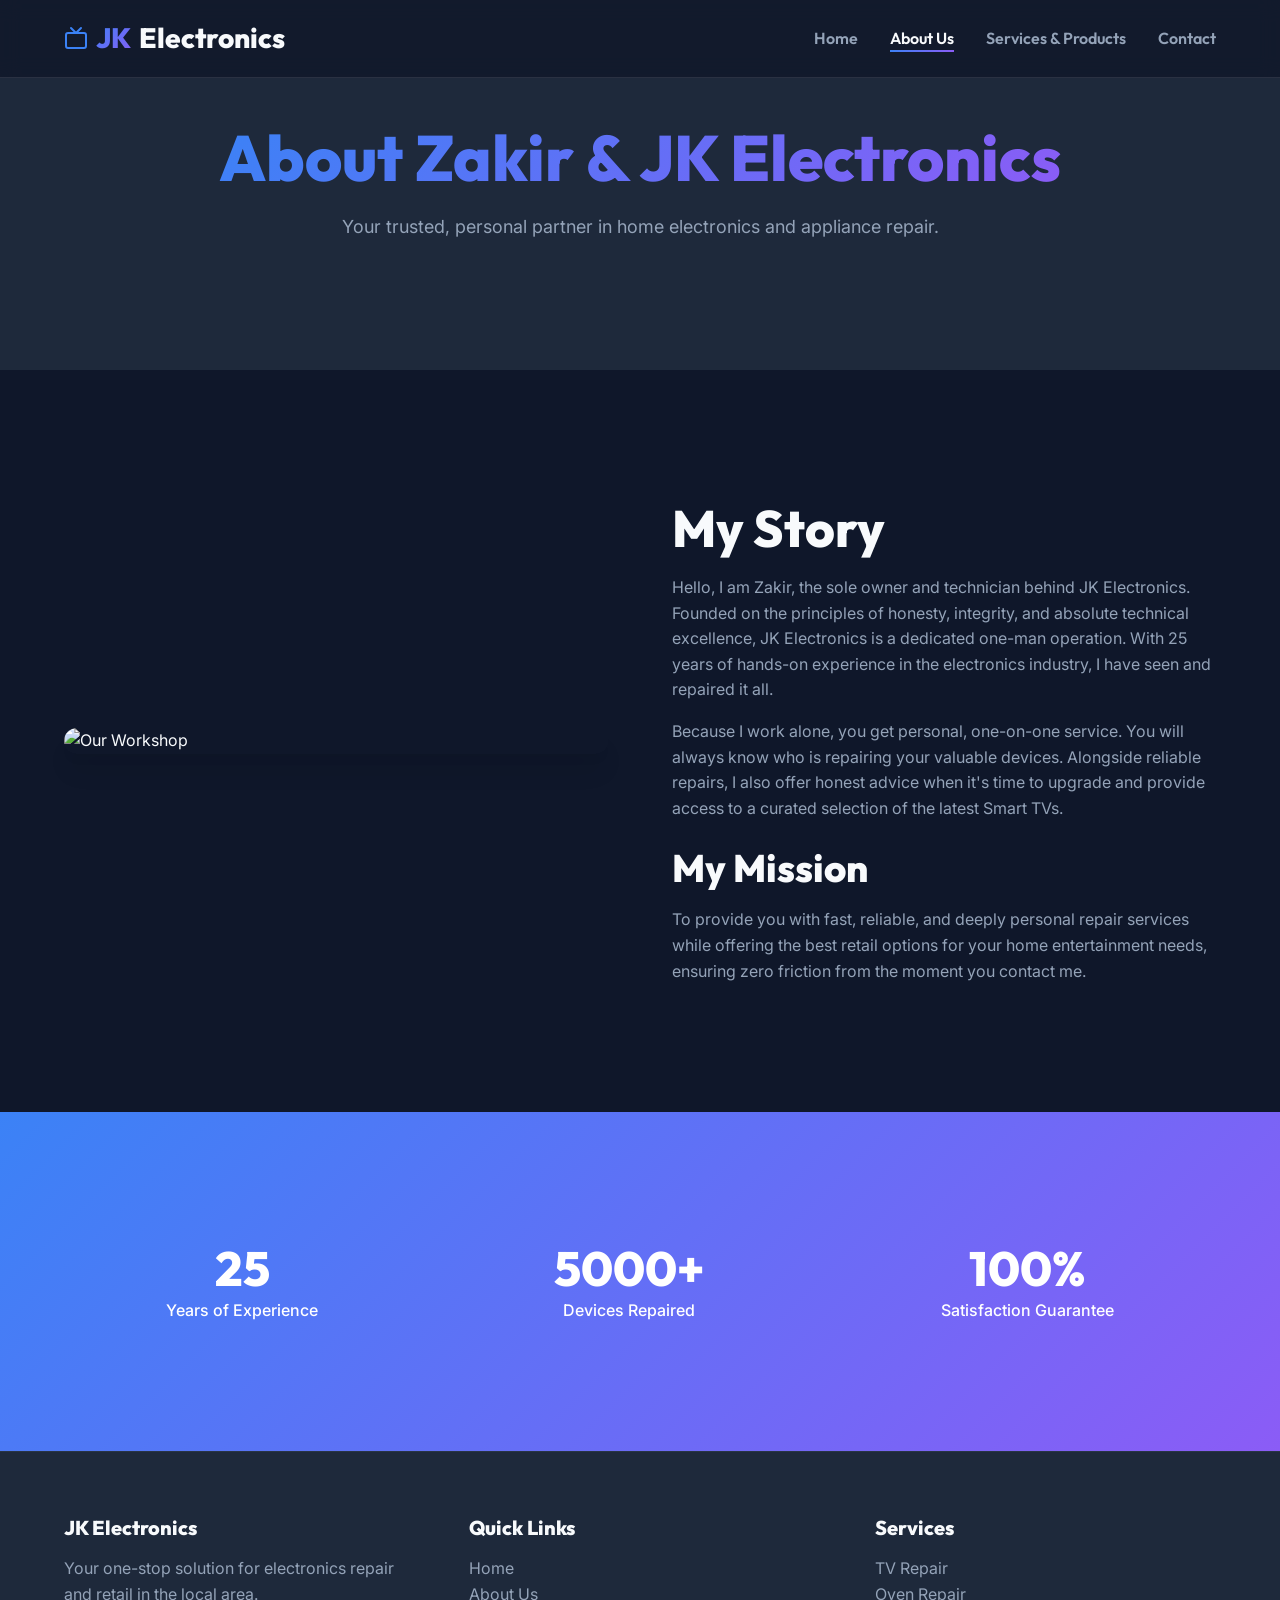
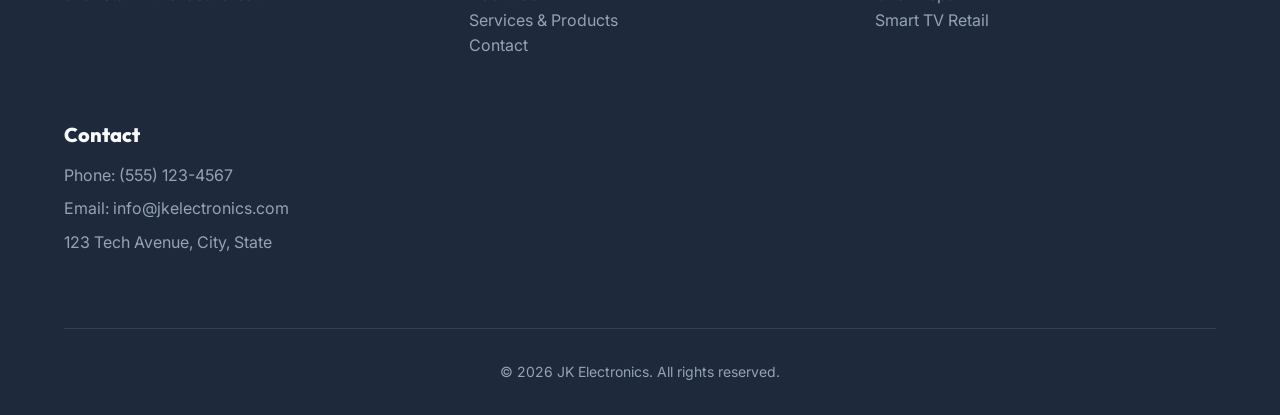
==== about.html @ 11df7a57 "Add files via upload" ====
<!DOCTYPE html>
<html lang="en">
<head>
    <meta charset="UTF-8">
    <meta name="viewport" content="width=device-width, initial-scale=1.0">
    <meta name="description" content="Learn about JK Electronics. With over a decade of experience, we provide trusted TV and appliance repair alongside premium Smart TV retail.">
    <title>About Us | JK Electronics</title>
    <link rel="stylesheet" href="styles.css">
    <script src="script.js" defer></script>
</head>
<body>

    <!-- Header / Nav -->
    <header class="header">
        <div class="container nav-container">
            <a href="index.html" class="logo">
                <svg width="24" height="24" viewBox="0 0 24 24" fill="none" stroke="currentColor" stroke-width="2" stroke-linecap="round" stroke-linejoin="round" style="color: var(--primary-color)"><rect x="2" y="7" width="20" height="15" rx="2" ry="2"></rect><polyline points="17 2 12 7 7 2"></polyline></svg>
                <span>JK</span> Electronics
            </a>
            
            <button class="mobile-menu-btn" aria-label="Toggle Menu" id="menu-toggle">
                ☰
            </button>

            <nav>
                <ul class="nav-links" id="nav-links">
                    <li><a href="index.html">Home</a></li>
                    <li><a href="about.html" class="active">About Us</a></li>
                    <li><a href="services.html">Services & Products</a></li>
                    <li><a href="contact.html">Contact</a></li>
                </ul>
            </nav>
        </div>
    </header>

    <!-- Page Header -->
    <section class="section" style="background: var(--bg-surface); padding-top: 120px;">
        <div class="container" style="text-align: center;">
            <h1 class="section-title">About Zakir & JK Electronics</h1>
            <p class="section-subtitle">Your trusted, personal partner in home electronics and appliance repair.</p>
        </div>
    </section>

    <!-- Main Content -->
    <section class="section">
        <div class="container">
            <div style="display: flex; flex-wrap: wrap; gap: var(--spacing-lg); align-items: center;">
                <div style="flex: 1; min-width: 300px;">
                    <img src="assets/images/appliance_repair.png" alt="Our Workshop" style="border-radius: var(--radius-lg); box-shadow: var(--shadow-lg);">
                </div>
                <div style="flex: 1; min-width: 300px;">
                    <h2>My Story</h2>
                    <p style="color: var(--text-secondary); margin: 1rem 0;">Hello, I am Zakir, the sole owner and technician behind JK Electronics. Founded on the principles of honesty, integrity, and absolute technical excellence, JK Electronics is a dedicated one-man operation. With 25 years of hands-on experience in the electronics industry, I have seen and repaired it all.</p>
                    <p style="color: var(--text-secondary); margin-bottom: 1.5rem;">Because I work alone, you get personal, one-on-one service. You will always know who is repairing your valuable devices. Alongside reliable repairs, I also offer honest advice when it's time to upgrade and provide access to a curated selection of the latest Smart TVs.</p>
                    
                    <h3>My Mission</h3>
                    <p style="color: var(--text-secondary); margin-top: 1rem;">To provide you with fast, reliable, and deeply personal repair services while offering the best retail options for your home entertainment needs, ensuring zero friction from the moment you contact me.</p>
                </div>
            </div>
        </div>
    </section>

    <!-- Stats / Trust Factors -->
    <section class="section" style="background: var(--gradient-primary); text-align: center; color: white;">
        <div class="container">
            <div style="display: flex; flex-wrap: wrap; justify-content: space-around; gap: var(--spacing-md);">
                <div>
                    <h2 style="font-size: 3rem; margin-bottom: 0;">25</h2>
                    <p style="font-weight: 500;">Years of Experience</p>
                </div>
                <div>
                    <h2 style="font-size: 3rem; margin-bottom: 0;">5000+</h2>
                    <p style="font-weight: 500;">Devices Repaired</p>
                </div>
                <div>
                    <h2 style="font-size: 3rem; margin-bottom: 0;">100%</h2>
                    <p style="font-weight: 500;">Satisfaction Guarantee</p>
                </div>
            </div>
        </div>
    </section>

    <!-- Footer -->
    <footer class="footer">
        <div class="container">
            <div class="footer-grid">
                <div class="footer-col">
                    <h4>JK Electronics</h4>
                    <p>Your one-stop solution for electronics repair and retail in the local area.</p>
                </div>
                <div class="footer-col">
                    <h4>Quick Links</h4>
                    <ul>
                        <li><a href="index.html">Home</a></li>
                        <li><a href="about.html">About Us</a></li>
                        <li><a href="services.html">Services & Products</a></li>
                        <li><a href="contact.html">Contact</a></li>
                    </ul>
                </div>
                <div class="footer-col">
                    <h4>Services</h4>
                    <ul>
                        <li><a href="services.html#repairs">TV Repair</a></li>
                        <li><a href="services.html#repairs">Oven Repair</a></li>
                        <li><a href="services.html#products">Smart TV Retail</a></li>
                    </ul>
                </div>
                <div class="footer-col">
                    <h4>Contact</h4>
                    <p>Phone: (555) 123-4567</p>
                    <p>Email: info@jkelectronics.com</p>
                    <p>123 Tech Avenue, City, State</p>
                </div>
            </div>
            <div class="footer-bottom">
                <p>&copy; 2026 JK Electronics. All rights reserved.</p>
            </div>
        </div>
    </footer>

</body>
</html>
---- styles.css ----
@import url('https://fonts.googleapis.com/css2?family=Outfit:wght@300;400;600;800&family=Inter:wght@400;500;600&display=swap');

:root {
  /* Colors - Modern, Bold, Colorful */
  --bg-color: #0f172a;
  --bg-surface: #1e293b;
  --bg-surface-light: #334155;
  --text-primary: #f8fafc;
  --text-secondary: #94a3b8;
  
  --primary-color: #3b82f6; /* Bold Blue */
  --primary-hover: #2563eb;
  --secondary-color: #ec4899; /* Vibrant Pink */
  --secondary-hover: #db2777;
  --accent-color: #10b981; /* Emerald Green for success/trust */
  
  --gradient-primary: linear-gradient(135deg, #3b82f6, #8b5cf6);
  --gradient-secondary: linear-gradient(135deg, #ec4899, #f43f5e);

  /* Typography */
  --font-display: 'Outfit', sans-serif;
  --font-body: 'Inter', sans-serif;

  /* Spacing */
  --spacing-xs: 0.5rem;
  --spacing-sm: 1rem;
  --spacing-md: 2rem;
  --spacing-lg: 4rem;
  --spacing-xl: 8rem;

  /* Border Radius & Shadows */
  --radius-sm: 0.5rem;
  --radius-md: 1rem;
  --radius-lg: 1.5rem;
  --radius-full: 9999px;
  
  --shadow-sm: 0 4px 6px -1px rgba(0, 0, 0, 0.1), 0 2px 4px -1px rgba(0, 0, 0, 0.06);
  --shadow-md: 0 10px 15px -3px rgba(0, 0, 0, 0.1), 0 4px 6px -2px rgba(0, 0, 0, 0.05);
  --shadow-lg: 0 20px 25px -5px rgba(0, 0, 0, 0.1), 0 10px 10px -5px rgba(0, 0, 0, 0.04);
  --shadow-glow: 0 0 20px rgba(59, 130, 246, 0.5);
  
  /* Transitions */
  --transition-fast: 0.2s ease-in-out;
  --transition-normal: 0.3s ease-in-out;
}

* {
  margin: 0;
  padding: 0;
  box-sizing: border-box;
}

html {
  scroll-behavior: smooth;
}

body {
  font-family: var(--font-body);
  background-color: var(--bg-color);
  color: var(--text-primary);
  line-height: 1.6;
  overflow-x: hidden;
}

h1, h2, h3, h4, h5, h6 {
  font-family: var(--font-display);
  font-weight: 800;
  line-height: 1.2;
}

h1 { font-size: clamp(2.5rem, 5vw, 4.5rem); }
h2 { font-size: clamp(2rem, 4vw, 3.5rem); }
h3 { font-size: clamp(1.5rem, 3vw, 2.5rem); }

a {
  text-decoration: none;
  color: inherit;
  transition: color var(--transition-fast);
}

ul {
  list-style: none;
}

img {
  max-width: 100%;
  height: auto;
  display: block;
}

/* --- Layout --- */
.container {
  width: 90%;
  max-width: 1280px;
  margin: 0 auto;
}

.section {
  padding: var(--spacing-xl) 0;
}

.section-header {
  text-align: center;
  margin-bottom: var(--spacing-lg);
}

.section-title {
  background: var(--gradient-primary);
  -webkit-background-clip: text;
  -webkit-text-fill-color: transparent;
  display: inline-block;
  margin-bottom: var(--spacing-sm);
}

.section-subtitle {
  color: var(--text-secondary);
  font-size: 1.125rem;
  max-width: 600px;
  margin: 0 auto;
}

/* --- Buttons --- */
.btn {
  display: inline-block;
  padding: 1rem 2rem;
  border-radius: var(--radius-full);
  font-family: var(--font-display);
  font-weight: 600;
  font-size: 1.125rem;
  text-align: center;
  cursor: pointer;
  transition: all var(--transition-fast);
  border: none;
  outline: none;
}

.btn-primary {
  background: var(--gradient-primary);
  color: white;
  box-shadow: var(--shadow-md);
}

.btn-primary:hover {
  transform: translateY(-2px);
  box-shadow: var(--shadow-glow);
}

.btn-secondary {
  background: var(--gradient-secondary);
  color: white;
  box-shadow: var(--shadow-md);
}

.btn-secondary:hover {
  transform: translateY(-2px);
  box-shadow: 0 0 20px rgba(236, 72, 153, 0.5);
}

.btn-outline {
  background: transparent;
  border: 2px solid var(--text-primary);
  color: var(--text-primary);
}

.btn-outline:hover {
  background: var(--text-primary);
  color: var(--bg-color);
}

/* --- Header / Nav --- */
.header {
  position: fixed;
  top: 0;
  left: 0;
  width: 100%;
  padding: var(--spacing-sm) 0;
  background: rgba(15, 23, 42, 0.8);
  backdrop-filter: blur(10px);
  z-index: 1000;
  border-bottom: 1px solid rgba(255, 255, 255, 0.1);
  transition: background var(--transition-fast);
}

.nav-container {
  display: flex;
  justify-content: space-between;
  align-items: center;
}

.logo {
  font-family: var(--font-display);
  font-size: 1.75rem;
  font-weight: 800;
  color: var(--text-primary);
  display: flex;
  align-items: center;
  gap: 0.5rem;
}

.logo span {
  background: var(--gradient-primary);
  -webkit-background-clip: text;
  -webkit-text-fill-color: transparent;
}

.nav-links {
  display: flex;
  gap: var(--spacing-md);
}

.nav-links a {
  font-family: var(--font-display);
  font-weight: 600;
  color: var(--text-secondary);
  position: relative;
}

.nav-links a:hover,
.nav-links a.active {
  color: var(--text-primary);
}

.nav-links a::after {
  content: '';
  position: absolute;
  bottom: -4px;
  left: 0;
  width: 0;
  height: 2px;
  background: var(--gradient-primary);
  transition: width var(--transition-fast);
}

.nav-links a:hover::after,
.nav-links a.active::after {
  width: 100%;
}

.mobile-menu-btn {
  display: none;
  background: none;
  border: none;
  color: var(--text-primary);
  font-size: 1.5rem;
  cursor: pointer;
}

/* --- Footer --- */
.footer {
  background: var(--bg-surface);
  padding: var(--spacing-lg) 0 var(--spacing-md);
  border-top: 1px solid rgba(255, 255, 255, 0.05);
}

.footer-grid {
  display: grid;
  grid-template-columns: repeat(auto-fit, minmax(250px, 1fr));
  gap: var(--spacing-lg);
  margin-bottom: var(--spacing-lg);
}

.footer-col h4 {
  font-size: 1.25rem;
  margin-bottom: var(--spacing-sm);
  color: var(--text-primary);
}

.footer-col p, .footer-col ul li a {
  color: var(--text-secondary);
  margin-bottom: 0.5rem;
}

.footer-col ul li a:hover {
  color: var(--primary-color);
}

.footer-bottom {
  text-align: center;
  padding-top: var(--spacing-md);
  border-top: 1px solid rgba(255, 255, 255, 0.1);
  color: var(--text-secondary);
  font-size: 0.875rem;
}

/* --- Cards --- */
.card {
  background: var(--bg-surface);
  border-radius: var(--radius-lg);
  padding: var(--spacing-md);
  border: 1px solid rgba(255, 255, 255, 0.05);
  transition: transform var(--transition-fast), box-shadow var(--transition-fast);
}

.card:hover {
  transform: translateY(-5px);
  box-shadow: var(--shadow-lg);
  border-color: rgba(59, 130, 246, 0.3);
}

.card-img {
  width: 100%;
  height: 200px;
  object-fit: cover;
  border-radius: var(--radius-md);
  margin-bottom: var(--spacing-sm);
}

.card-title {
  font-size: 1.25rem;
  margin-bottom: 0.5rem;
}

.card-desc {
  color: var(--text-secondary);
  font-size: 0.9rem;
  margin-bottom: 1rem;
}

/* --- Hero Section --- */
.hero {
  min-height: 100vh;
  display: flex;
  align-items: center;
  position: relative;
  overflow: hidden;
  padding-top: 80px; /* Offset for header */
}

.hero-bg {
  position: absolute;
  top: 0;
  left: 0;
  width: 100%;
  height: 100%;
  z-index: -1;
}

.hero-bg::after {
  content: '';
  position: absolute;
  top: 0;
  left: 0;
  width: 100%;
  height: 100%;
  background: linear-gradient(to right, var(--bg-color) 0%, rgba(15, 23, 42, 0.8) 50%, rgba(15, 23, 42, 0.4) 100%);
}

.hero-bg img {
  width: 100%;
  height: 100%;
  object-fit: cover;
}

.hero-content {
  max-width: 600px;
}

.hero-subtitle {
  color: var(--accent-color);
  font-weight: 600;
  letter-spacing: 2px;
  text-transform: uppercase;
  margin-bottom: 1rem;
  display: inline-block;
}

.hero-title {
  margin-bottom: 1.5rem;
}

.hero-desc {
  font-size: 1.125rem;
  color: var(--text-secondary);
  margin-bottom: 2rem;
}

.hero-cta {
  display: flex;
  gap: 1rem;
  flex-wrap: wrap;
}

/* --- Forms --- */
.form-group {
  margin-bottom: 1.5rem;
}

.form-label {
  display: block;
  margin-bottom: 0.5rem;
  font-weight: 500;
  color: var(--text-primary);
}

.form-control {
  width: 100%;
  padding: 1rem;
  background: var(--bg-surface-light);
  border: 1px solid rgba(255, 255, 255, 0.1);
  border-radius: var(--radius-sm);
  color: var(--text-primary);
  font-family: var(--font-body);
  font-size: 1rem;
  transition: border-color var(--transition-fast), box-shadow var(--transition-fast);
}

.form-control:focus {
  outline: none;
  border-color: var(--primary-color);
  box-shadow: 0 0 0 3px rgba(59, 130, 246, 0.2);
}

textarea.form-control {
  resize: vertical;
  min-height: 120px;
}

/* Animations */
@keyframes fadeIn {
  from { opacity: 0; transform: translateY(20px); }
  to { opacity: 1; transform: translateY(0); }
}

.animate-fade-in {
  animation: fadeIn 0.8s ease-out forwards;
}

/* --- Responsive --- */
@media (max-width: 768px) {
  .nav-links {
    display: none; /* Hide for mobile initially */
    position: absolute;
    top: 100%;
    left: 0;
    width: 100%;
    background: var(--bg-surface);
    flex-direction: column;
    padding: var(--spacing-md);
    gap: var(--spacing-sm);
    border-bottom: 1px solid rgba(255,255,255,0.1);
  }
  
  .nav-links.active {
    display: flex;
  }

  .mobile-menu-btn {
    display: block;
  }

  .hero-content {
    text-align: center;
    margin: 0 auto;
  }

  .hero-bg::after {
    background: linear-gradient(to bottom, rgba(15, 23, 42, 0.8) 0%, rgba(15, 23, 42, 0.9) 100%);
  }

  .hero-cta {
    justify-content: center;
  }
}
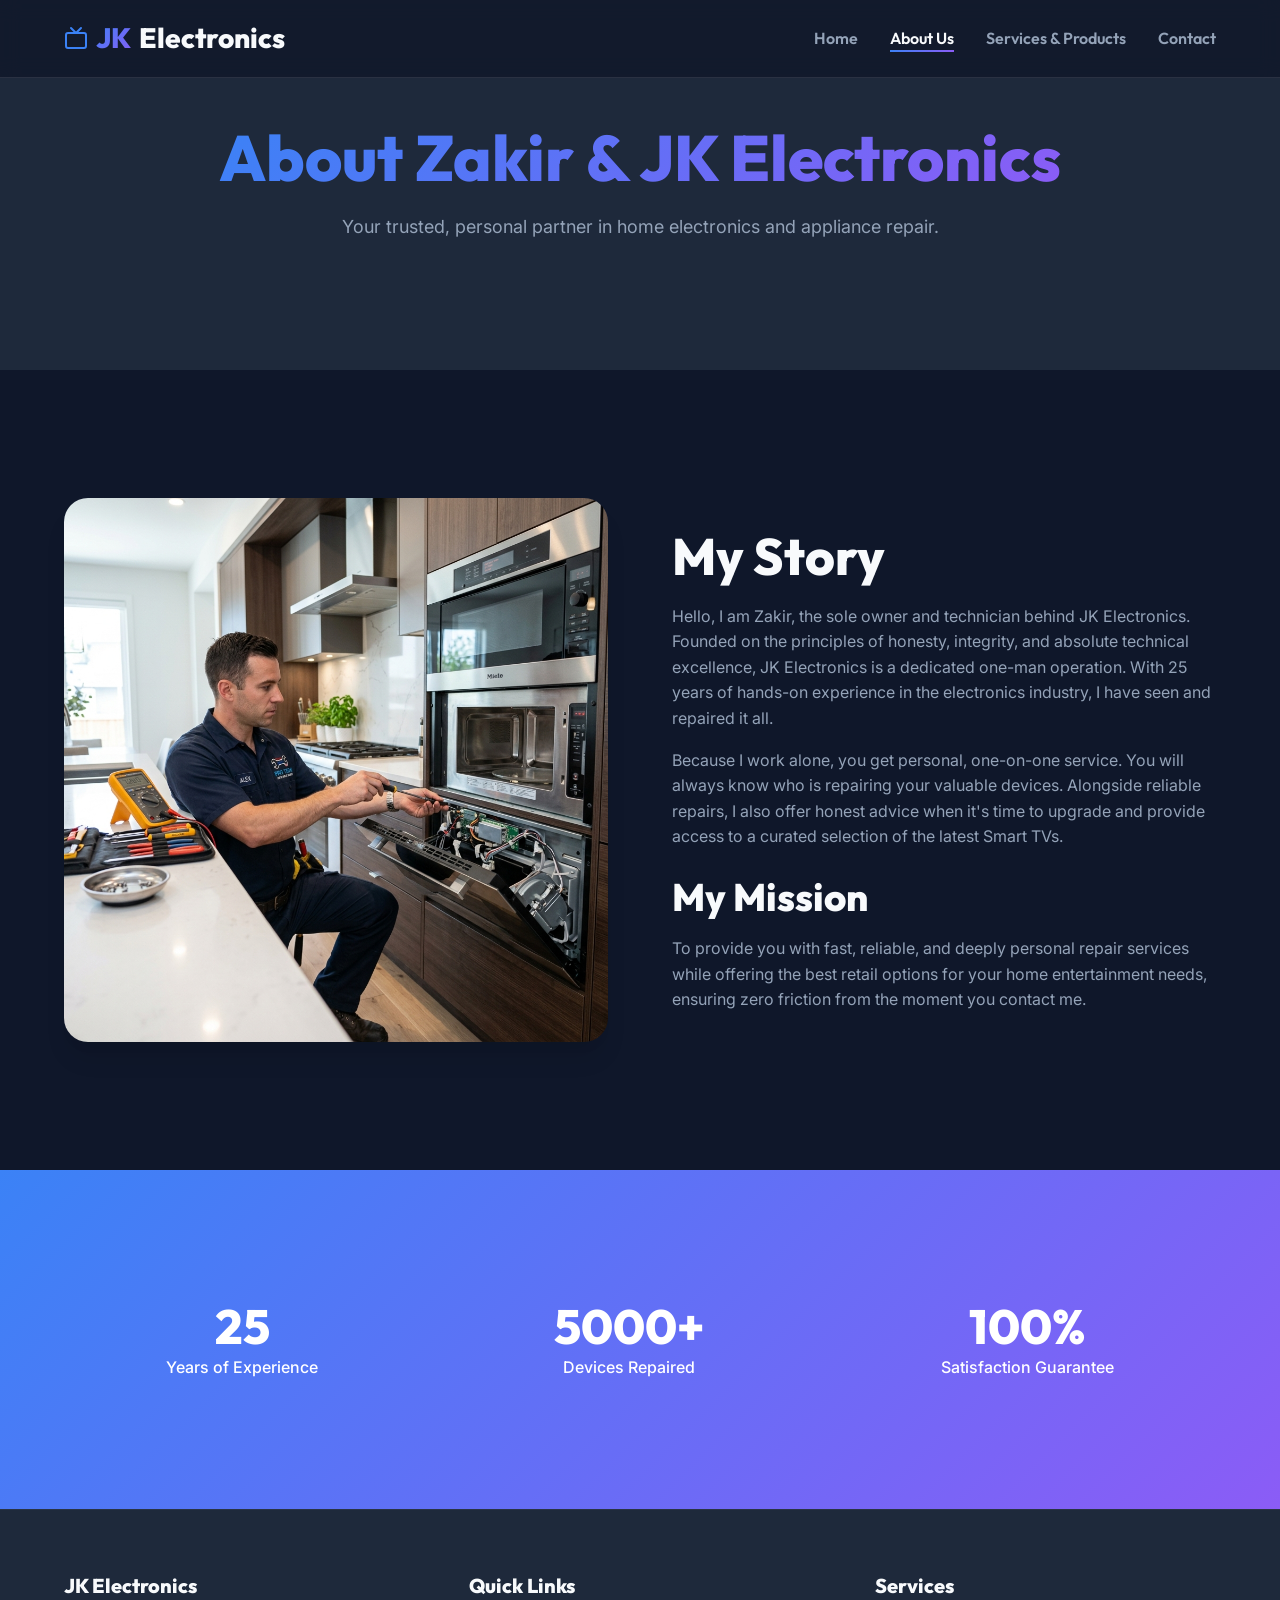
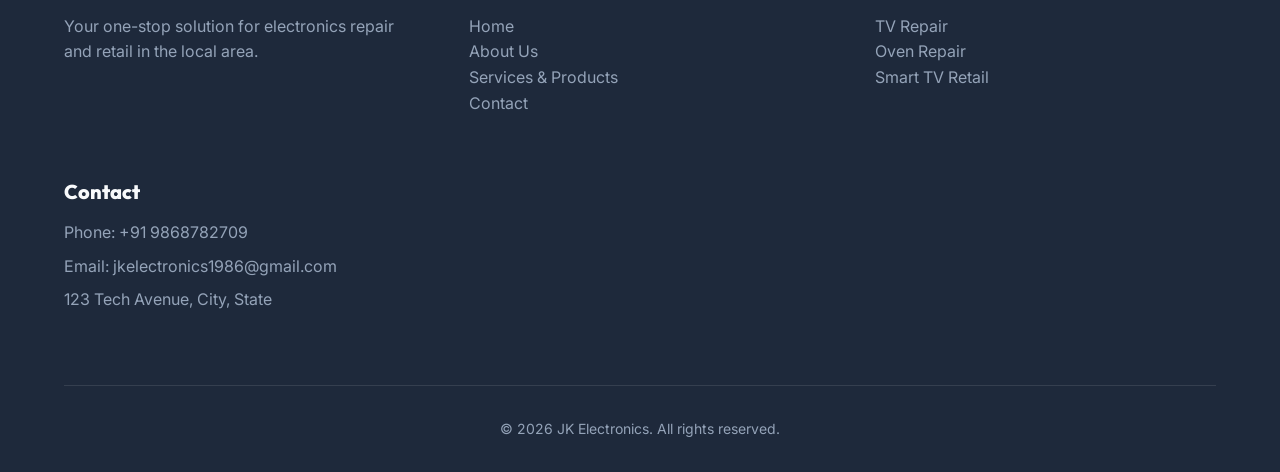
==== commit ad12c3aa: "Add files via upload" ====
--- a/about.html
+++ b/about.html
@@ -1,23 +1,30 @@
 <!DOCTYPE html>
 <html lang="en">
+
 <head>
     <meta charset="UTF-8">
     <meta name="viewport" content="width=device-width, initial-scale=1.0">
-    <meta name="description" content="Learn about JK Electronics. With over a decade of experience, we provide trusted TV and appliance repair alongside premium Smart TV retail.">
+    <meta name="description"
+        content="Learn about JK Electronics. With over a decade of experience, we provide trusted TV and appliance repair alongside premium Smart TV retail.">
     <title>About Us | JK Electronics</title>
     <link rel="stylesheet" href="styles.css">
     <script src="script.js" defer></script>
 </head>
+
 <body>
 
     <!-- Header / Nav -->
     <header class="header">
         <div class="container nav-container">
             <a href="index.html" class="logo">
-                <svg width="24" height="24" viewBox="0 0 24 24" fill="none" stroke="currentColor" stroke-width="2" stroke-linecap="round" stroke-linejoin="round" style="color: var(--primary-color)"><rect x="2" y="7" width="20" height="15" rx="2" ry="2"></rect><polyline points="17 2 12 7 7 2"></polyline></svg>
+                <svg width="24" height="24" viewBox="0 0 24 24" fill="none" stroke="currentColor" stroke-width="2"
+                    stroke-linecap="round" stroke-linejoin="round" style="color: var(--primary-color)">
+                    <rect x="2" y="7" width="20" height="15" rx="2" ry="2"></rect>
+                    <polyline points="17 2 12 7 7 2"></polyline>
+                </svg>
                 <span>JK</span> Electronics
             </a>
-            
+
             <button class="mobile-menu-btn" aria-label="Toggle Menu" id="menu-toggle">
                 ☰
             </button>
@@ -46,15 +53,24 @@
         <div class="container">
             <div style="display: flex; flex-wrap: wrap; gap: var(--spacing-lg); align-items: center;">
                 <div style="flex: 1; min-width: 300px;">
-                    <img src="assets/images/appliance_repair.png" alt="Our Workshop" style="border-radius: var(--radius-lg); box-shadow: var(--shadow-lg);">
+                    <img src="assets/images/appliance_repair.png" alt="Our Workshop"
+                        style="border-radius: var(--radius-lg); box-shadow: var(--shadow-lg);">
                 </div>
                 <div style="flex: 1; min-width: 300px;">
                     <h2>My Story</h2>
-                    <p style="color: var(--text-secondary); margin: 1rem 0;">Hello, I am Zakir, the sole owner and technician behind JK Electronics. Founded on the principles of honesty, integrity, and absolute technical excellence, JK Electronics is a dedicated one-man operation. With 25 years of hands-on experience in the electronics industry, I have seen and repaired it all.</p>
-                    <p style="color: var(--text-secondary); margin-bottom: 1.5rem;">Because I work alone, you get personal, one-on-one service. You will always know who is repairing your valuable devices. Alongside reliable repairs, I also offer honest advice when it's time to upgrade and provide access to a curated selection of the latest Smart TVs.</p>
-                    
+                    <p style="color: var(--text-secondary); margin: 1rem 0;">Hello, I am Zakir, the sole owner and
+                        technician behind JK Electronics. Founded on the principles of honesty, integrity, and absolute
+                        technical excellence, JK Electronics is a dedicated one-man operation. With 25 years of hands-on
+                        experience in the electronics industry, I have seen and repaired it all.</p>
+                    <p style="color: var(--text-secondary); margin-bottom: 1.5rem;">Because I work alone, you get
+                        personal, one-on-one service. You will always know who is repairing your valuable devices.
+                        Alongside reliable repairs, I also offer honest advice when it's time to upgrade and provide
+                        access to a curated selection of the latest Smart TVs.</p>
+
                     <h3>My Mission</h3>
-                    <p style="color: var(--text-secondary); margin-top: 1rem;">To provide you with fast, reliable, and deeply personal repair services while offering the best retail options for your home entertainment needs, ensuring zero friction from the moment you contact me.</p>
+                    <p style="color: var(--text-secondary); margin-top: 1rem;">To provide you with fast, reliable, and
+                        deeply personal repair services while offering the best retail options for your home
+                        entertainment needs, ensuring zero friction from the moment you contact me.</p>
                 </div>
             </div>
         </div>
@@ -107,8 +123,8 @@
                 </div>
                 <div class="footer-col">
                     <h4>Contact</h4>
-                    <p>Phone: (555) 123-4567</p>
-                    <p>Email: info@jkelectronics.com</p>
+                    <p>Phone: +91 9868782709</p>
+                    <p>Email: jkelectronics1986@gmail.com</p>
                     <p>123 Tech Avenue, City, State</p>
                 </div>
             </div>
@@ -119,4 +135,5 @@
     </footer>
 
 </body>
-</html>
+
+</html>
--- a/styles.css
+++ b/styles.css
@@ -324,6 +324,7 @@
   position: relative;
   overflow: hidden;
   padding-top: 80px; /* Offset for header */
+  pointer-events: none; /* Allow clicks to pass through to background */
 }
 
 .hero-bg {
@@ -333,6 +334,7 @@
   width: 100%;
   height: 100%;
   z-index: -1;
+  pointer-events: auto; /* Re-enable pointer events for 3D interaction */
 }
 
 .hero-bg::after {
@@ -343,16 +345,17 @@
   width: 100%;
   height: 100%;
   background: linear-gradient(to right, var(--bg-color) 0%, rgba(15, 23, 42, 0.8) 50%, rgba(15, 23, 42, 0.4) 100%);
-}
-
-.hero-bg img {
+  pointer-events: none; /* Allow clicks through the gradient overlay */
+}
+
+.hero-bg spline-viewer {
   width: 100%;
   height: 100%;
-  object-fit: cover;
 }
 
 .hero-content {
   max-width: 600px;
+  pointer-events: auto; /* Re-enable clicks for text and buttons */
 }
 
 .hero-subtitle {
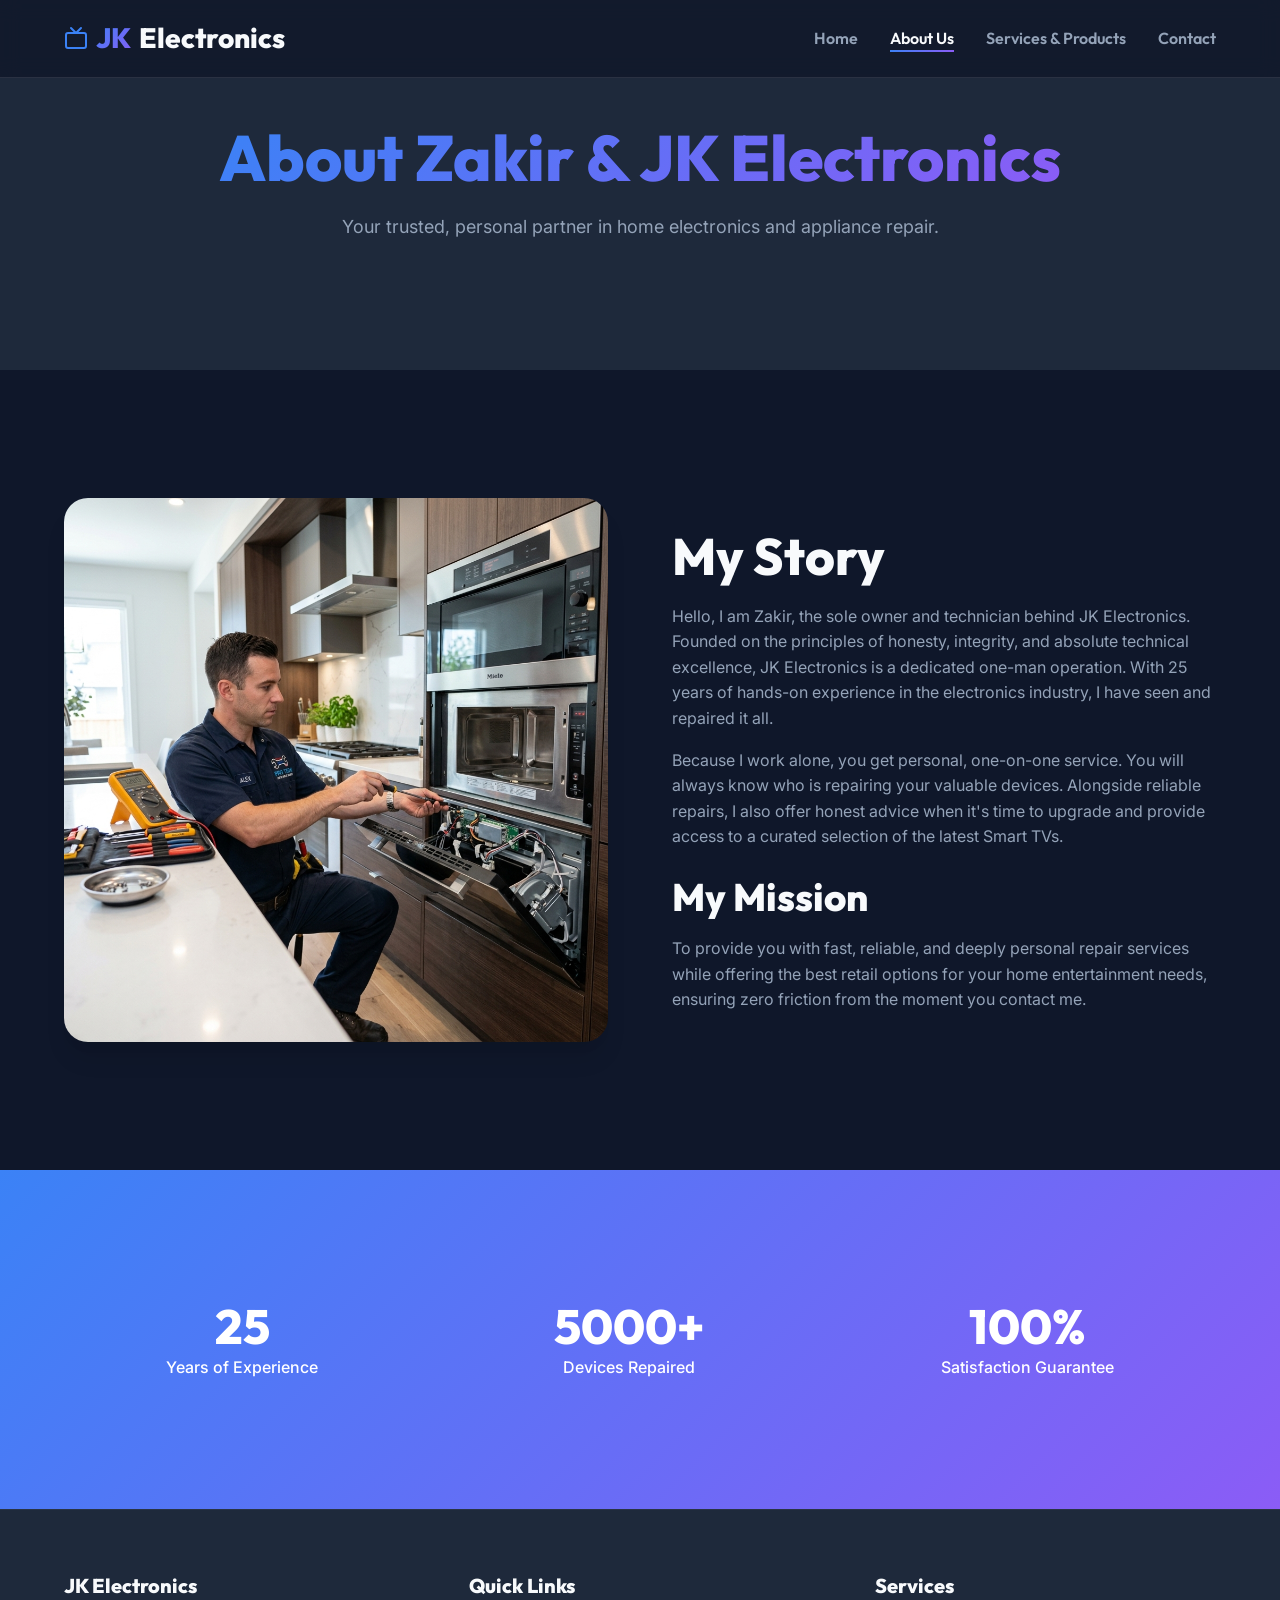
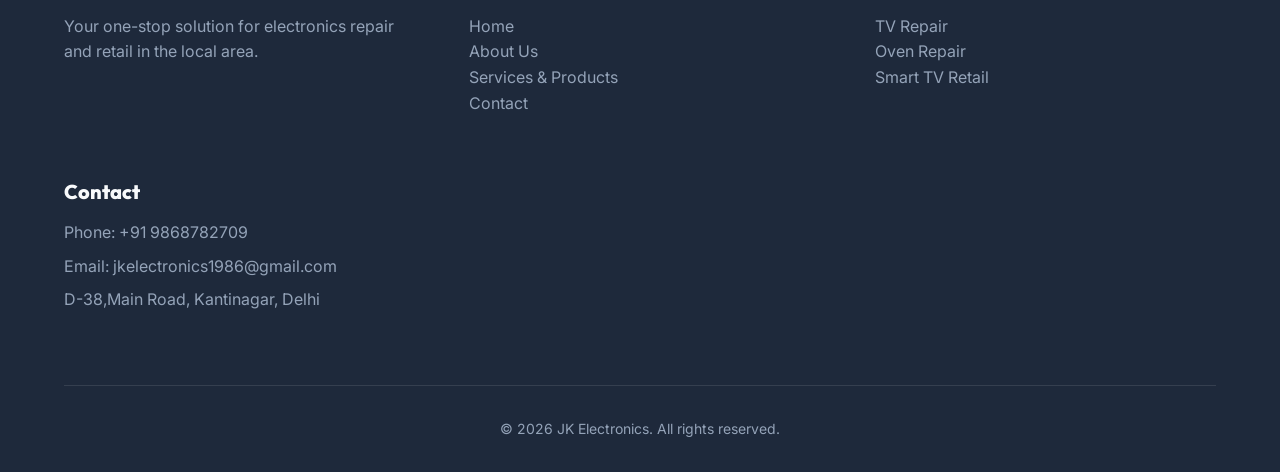
==== commit 0627cfaf: "Update address in footer section" ====
--- a/about.html
+++ b/about.html
@@ -125,7 +125,7 @@
                     <h4>Contact</h4>
                     <p>Phone: +91 9868782709</p>
                     <p>Email: jkelectronics1986@gmail.com</p>
-                    <p>123 Tech Avenue, City, State</p>
+                    <p>D-38,Main Road, Kantinagar, Delhi</p>
                 </div>
             </div>
             <div class="footer-bottom">
@@ -136,4 +136,4 @@
 
 </body>
 
-</html>+</html>
--- a/styles.css
+++ b/styles.css
@@ -324,7 +324,6 @@
   position: relative;
   overflow: hidden;
   padding-top: 80px; /* Offset for header */
-  pointer-events: none; /* Allow clicks to pass through to background */
 }
 
 .hero-bg {
@@ -334,7 +333,6 @@
   width: 100%;
   height: 100%;
   z-index: -1;
-  pointer-events: auto; /* Re-enable pointer events for 3D interaction */
 }
 
 .hero-bg::after {
@@ -345,17 +343,16 @@
   width: 100%;
   height: 100%;
   background: linear-gradient(to right, var(--bg-color) 0%, rgba(15, 23, 42, 0.8) 50%, rgba(15, 23, 42, 0.4) 100%);
-  pointer-events: none; /* Allow clicks through the gradient overlay */
-}
-
-.hero-bg spline-viewer {
+}
+
+.hero-bg img {
   width: 100%;
   height: 100%;
+  object-fit: cover;
 }
 
 .hero-content {
   max-width: 600px;
-  pointer-events: auto; /* Re-enable clicks for text and buttons */
 }
 
 .hero-subtitle {
@@ -426,6 +423,11 @@
 
 .animate-fade-in {
   animation: fadeIn 0.8s ease-out forwards;
+}
+
+/* Hide Spline Watermark */
+spline-viewer::part(logo) {
+  display: none !important;
 }
 
 /* --- Responsive --- */
@@ -464,3 +466,89 @@
     justify-content: center;
   }
 }
+
+/* --- Spotlight Glow Card --- */
+.glow-card {
+  --base: 280; /* Purple/Pink base to match theme */
+  --spread: 300;
+  --radius: 24;
+  --border: 2;
+  --backdrop: rgba(30, 41, 59, 0.85);
+  --backup-border: var(--backdrop);
+  --size: 200;
+  --outer: 1;
+  --border-size: calc(var(--border) * 1px);
+  --spotlight-size: calc(var(--size) * 1px);
+  --hue: calc(var(--base) + (var(--xp, 0) * var(--spread, 0)));
+  
+  background-image: radial-gradient(
+    var(--spotlight-size) var(--spotlight-size) at
+    calc(var(--x, 0) * 1px)
+    calc(var(--y, 0) * 1px),
+    hsl(var(--hue, 210) 100% 70% / 0.1), transparent
+  );
+  background-color: var(--backdrop);
+  background-size: calc(100% + (2 * var(--border-size))) calc(100% + (2 * var(--border-size)));
+  background-position: 50% 50%;
+  background-attachment: fixed;
+  border: var(--border-size) solid var(--backup-border);
+  position: relative;
+  touch-action: none;
+}
+
+[data-glow]::before,
+[data-glow]::after {
+  pointer-events: none;
+  content: "";
+  position: absolute;
+  inset: calc(var(--border-size) * -1);
+  border: var(--border-size) solid transparent;
+  border-radius: calc(var(--radius) * 1px);
+  background-attachment: fixed;
+  background-size: calc(100% + (2 * var(--border-size))) calc(100% + (2 * var(--border-size)));
+  background-repeat: no-repeat;
+  background-position: 50% 50%;
+  -webkit-mask: linear-gradient(transparent, transparent), linear-gradient(white, white);
+  -webkit-mask-clip: padding-box, border-box;
+  -webkit-mask-composite: source-in, xor;
+  mask: linear-gradient(transparent, transparent), linear-gradient(white, white);
+  mask-clip: padding-box, border-box;
+  mask-composite: intersect;
+}
+
+[data-glow]::before {
+  background-image: radial-gradient(
+    calc(var(--spotlight-size) * 0.75) calc(var(--spotlight-size) * 0.75) at
+    calc(var(--x, 0) * 1px)
+    calc(var(--y, 0) * 1px),
+    hsl(var(--hue, 210) 100% 50% / 1), transparent 100%
+  );
+  filter: brightness(2);
+}
+
+[data-glow]::after {
+  background-image: radial-gradient(
+    calc(var(--spotlight-size) * 0.5) calc(var(--spotlight-size) * 0.5) at
+    calc(var(--x, 0) * 1px)
+    calc(var(--y, 0) * 1px),
+    rgba(255, 255, 255, 1), transparent 100%
+  );
+}
+
+.glow-card > [data-glow] {
+  position: absolute;
+  inset: 0;
+  will-change: filter;
+  opacity: var(--outer, 1);
+  border-radius: calc(var(--radius) * 1px);
+  border-width: calc(var(--border-size) * 20);
+  filter: blur(calc(var(--border-size) * 10));
+  background: none;
+  pointer-events: none;
+  border: none;
+}
+
+.glow-card > [data-glow]::before {
+  inset: -10px;
+  border-width: 10px;
+}
